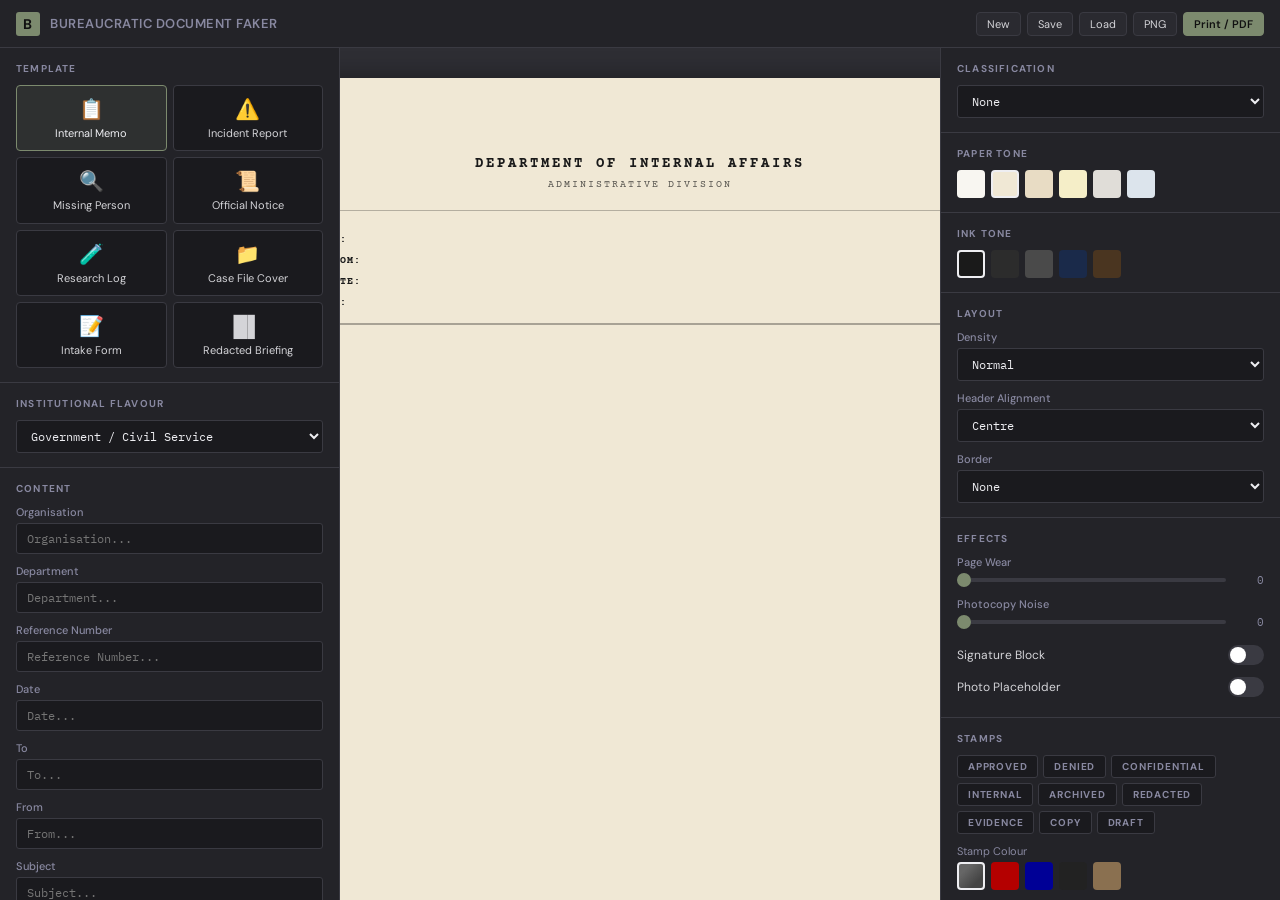
==== index.html @ cce93e92 "refactor: Phases 2-7 - Complete modular refactoring Implements complete module extraction:  Phase 2 " ====
<!DOCTYPE html>
<html lang="en">
<head>
  <meta charset="UTF-8">
  <meta name="viewport" content="width=device-width, initial-scale=1.0">
  <title>Bureaucratic Document Faker</title>
  <link rel="stylesheet" href="src/styles.css">
</head>
<body>

<div class="app" id="app">
  <!-- HEADER -->
  <header class="header">
    <div class="header-brand">
      <div class="icon">B</div>
      <span>Bureaucratic Document Faker</span>
    </div>
    <div class="header-actions">
      <button class="btn btn-sm" id="newBtn" onclick="alert('Use Load to open saved docs')">New</button>
      <button class="btn btn-sm" id="saveBtn">Save</button>
      <button class="btn btn-sm" id="loadBtn">Load</button>
      <button class="btn btn-sm" id="pngBtn">PNG</button>
      <button class="btn btn-sm btn-primary" id="printBtn">Print / PDF</button>
    </div>
  </header>

  <!-- LEFT PANEL: CONTENT -->
  <div class="panel" id="leftPanel">
    <!-- Template selection -->
    <div class="panel-section">
      <div class="panel-title">Template</div>
      <div class="template-grid" id="templateGrid"></div>
    </div>

    <!-- Flavour Pack -->
    <div class="panel-section">
      <div class="panel-title">Institutional Flavour</div>
      <div class="field">
        <select id="flavourSelect">
          <option value="government">Government / Civil Service</option>
          <option value="academic">Academic / University</option>
          <option value="research">Research Lab</option>
          <option value="police">Police / Investigative</option>
          <option value="medical">Medical / Administrative</option>
          <option value="corporate">Corporate Internal</option>
          <option value="occult">Occult Archive</option>
          <option value="retro">Retro Terminal Bureau</option>
        </select>
      </div>
    </div>

    <!-- Content fields -->
    <div class="panel-section">
      <div class="panel-title">Content</div>
      <div id="contentFields"></div>
    </div>

    <!-- Notes / Attachments -->
    <div class="panel-section">
      <div class="panel-title">Extras</div>
      <div class="field">
        <label>Notes</label>
        <textarea id="docNotes" rows="2" placeholder="Optional notes..."></textarea>
      </div>
      <div class="field">
        <label>Attachments List</label>
        <input type="text" id="docAttachments" placeholder="e.g. Exhibit A, Photo Set 12">
      </div>
      <div class="field">
        <label>Footer Left</label>
        <input type="text" id="footerLeft" placeholder="e.g. FORM 117-B REV. 2">
      </div>
      <div class="field">
        <label>Footer Right</label>
        <input type="text" id="footerRight" placeholder="e.g. Page 1 of 1">
      </div>
    </div>
  </div>

  <!-- CENTRE: PREVIEW -->
  <div class="preview-area" id="previewArea">
    <div class="preview-wrapper" id="previewWrapper">
      <div id="docPreview"></div>
    </div>
  </div>

  <!-- RIGHT PANEL: STYLE -->
  <div class="panel" id="rightPanel">
    <!-- Classification -->
    <div class="panel-section">
      <div class="panel-title">Classification</div>
      <div class="field">
        <select id="classificationSelect">
          <option value="none">None</option>
          <option value="unclassified">Unclassified</option>
          <option value="internal">Internal Use Only</option>
          <option value="confidential">Confidential</option>
          <option value="secret">Secret</option>
        </select>
      </div>
    </div>

    <!-- Paper & Ink -->
    <div class="panel-section">
      <div class="panel-title">Paper Tone</div>
      <div class="swatch-row" id="paperSwatches"></div>
    </div>
    <div class="panel-section">
      <div class="panel-title">Ink Tone</div>
      <div class="swatch-row" id="inkSwatches"></div>
    </div>

    <!-- Layout -->
    <div class="panel-section">
      <div class="panel-title">Layout</div>
      <div class="field">
        <label>Density</label>
        <select id="densitySelect">
          <option value="compact">Compact</option>
          <option value="normal" selected>Normal</option>
          <option value="spacious">Spacious</option>
        </select>
      </div>
      <div class="field">
        <label>Header Alignment</label>
        <select id="headerAlign">
          <option value="center" selected>Centre</option>
          <option value="left">Left</option>
        </select>
      </div>
      <div class="field">
        <label>Border</label>
        <select id="borderStyle">
          <option value="none">None</option>
          <option value="thin">Thin</option>
          <option value="double">Double</option>
          <option value="heavy">Heavy</option>
        </select>
      </div>
    </div>

    <!-- Effects -->
    <div class="panel-section">
      <div class="panel-title">Effects</div>
      <div class="field">
        <label>Page Wear</label>
        <div class="slider-row">
          <input type="range" id="pageWear" min="0" max="100" value="0">
          <span class="slider-val" id="pageWearVal">0</span>
        </div>
      </div>
      <div class="field">
        <label>Photocopy Noise</label>
        <div class="slider-row">
          <input type="range" id="photoNoise" min="0" max="100" value="0">
          <span class="slider-val" id="photoNoiseVal">0</span>
        </div>
      </div>
      <div class="toggle-row">
        <span>Signature Block</span>
        <div class="toggle" id="sigToggle"></div>
      </div>
      <div class="toggle-row">
        <span>Photo Placeholder</span>
        <div class="toggle" id="photoToggle"></div>
      </div>
    </div>

    <!-- Stamps -->
    <div class="panel-section">
      <div class="panel-title">Stamps</div>
      <div class="stamp-grid" id="stampGrid"></div>
      <div style="margin-top:10px">
        <label style="font-size:11px;color:var(--ui-text-dim);display:block;margin-bottom:4px">Stamp Colour</label>
        <div class="swatch-row" id="stampColorSwatches"></div>
      </div>
    </div>

    <!-- Redaction -->
    <div class="panel-section">
      <div class="panel-title">Redaction</div>
      <p style="font-size:11px;color:var(--ui-text-dim);margin-bottom:8px">
        Wrap text in [REDACTED] or [R]...[/R] in the body field to apply redaction bars.
      </p>
      <div class="toggle-row">
        <span>Show redaction markers</span>
        <div class="toggle active" id="redactionToggle"></div>
      </div>
    </div>

    <!-- Presets -->
    <div class="panel-section">
      <div class="panel-title">Presets</div>
      <div style="display:flex;gap:6px;flex-wrap:wrap">
        <button class="btn btn-sm" id="savePresetBtn">Save Preset</button>
        <button class="btn btn-sm" id="loadPresetBtn">Load Preset</button>
      </div>
    </div>
  </div>
</div>

<!-- MODALS -->
<div class="modal-backdrop hidden" id="saveModal">
  <div class="modal">
    <h3>Save Document</h3>
    <div id="saveList"></div>
    <div class="modal-actions">
      <button class="btn" id="closeSaveModal">Close</button>
    </div>
  </div>
</div>

<div class="modal-backdrop hidden" id="loadModal">
  <div class="modal">
    <h3>Saved Documents</h3>
    <div id="loadList"></div>
    <div class="modal-actions">
      <button class="btn" id="closeLoadModal">Close</button>
    </div>
  </div>
</div>

<div class="modal-backdrop hidden" id="presetModal">
  <div class="modal">
    <h3>Presets</h3>
    <div id="presetList"></div>
    <div class="modal-actions">
      <button class="btn" id="closePresetModal">Close</button>
    </div>
  </div>
</div>

<div class="toast" id="toast"></div>

<script type="module" src="src/main.js"></script>
</body>
</html>
---- src/styles.css ----
@import url('https://fonts.googleapis.com/css2?family=Courier+Prime:ital,wght@0,400;0,700;1,400&family=EB+Garamond:ital,wght@0,400;0,600;0,700;1,400&family=IBM+Plex+Mono:wght@300;400;500;700&family=Special+Elite&family=Cutive+Mono&family=Libre+Baskerville:ital,wght@0,400;0,700;1,400&family=Source+Serif+4:ital,wght@0,400;0,600;0,700;1,400&family=DM+Sans:wght@300;400;500;600;700&family=Space+Mono:wght@400;700&display=swap');

:root {
  --ui-bg: #1a1a1e;
  --ui-surface: #232328;
  --ui-surface-2: #2a2a30;
  --ui-border: #3a3a42;
  --ui-border-light: #44444e;
  --ui-text: #d4d4d8;
  --ui-text-dim: #8888a0;
  --ui-text-bright: #eeeef2;
  --ui-accent: #7c8a6e;
  --ui-accent-hover: #8f9e7f;
  --ui-danger: #a04040;
  --ui-warning: #b08840;
  --panel-width: 340px;
  --preview-min: 500px;
}

* { margin:0; padding:0; box-sizing:border-box; }

body {
  font-family: 'DM Sans', sans-serif;
  background: var(--ui-bg);
  color: var(--ui-text);
  height: 100vh;
  overflow: hidden;
}

/* ── APP LAYOUT ── */
.app {
  display: grid;
  grid-template-columns: var(--panel-width) 1fr var(--panel-width);
  grid-template-rows: 48px 1fr;
  height: 100vh;
}

/* ── HEADER ── */
.header {
  grid-column: 1 / -1;
  background: var(--ui-surface);
  border-bottom: 1px solid var(--ui-border);
  display: flex;
  align-items: center;
  justify-content: space-between;
  padding: 0 16px;
  z-index: 100;
}

.header-brand {
  display: flex;
  align-items: center;
  gap: 10px;
  font-weight: 600;
  font-size: 13px;
  letter-spacing: 0.5px;
  text-transform: uppercase;
  color: var(--ui-text-dim);
}

.header-brand .icon {
  width: 24px; height: 24px;
  background: var(--ui-accent);
  border-radius: 3px;
  display: flex; align-items: center; justify-content: center;
  color: #111;
  font-size: 14px;
  font-weight: 700;
}

.header-actions { display: flex; gap: 6px; }

/* ── BUTTONS ── */
.btn {
  padding: 6px 14px;
  border: 1px solid var(--ui-border);
  background: var(--ui-surface-2);
  color: var(--ui-text);
  border-radius: 4px;
  font-size: 12px;
  font-family: inherit;
  cursor: pointer;
  transition: all 0.15s;
  white-space: nowrap;
}
.btn:hover { background: var(--ui-border); color: var(--ui-text-bright); }
.btn-primary { background: var(--ui-accent); color: #111; border-color: var(--ui-accent); font-weight: 600; }
.btn-primary:hover { background: var(--ui-accent-hover); }
.btn-danger { border-color: var(--ui-danger); color: var(--ui-danger); }
.btn-danger:hover { background: var(--ui-danger); color: #fff; }
.btn-sm { padding: 4px 10px; font-size: 11px; }

/* ── PANELS ── */
.panel {
  background: var(--ui-surface);
  border-right: 1px solid var(--ui-border);
  overflow-y: auto;
  overflow-x: hidden;
  scrollbar-width: thin;
  scrollbar-color: var(--ui-border) transparent;
}
.panel:last-of-type { border-right: none; border-left: 1px solid var(--ui-border); }

.panel-section {
  padding: 14px 16px;
  border-bottom: 1px solid var(--ui-border);
}
.panel-section:last-child { border-bottom: none; }

.panel-title {
  font-size: 10px;
  font-weight: 700;
  text-transform: uppercase;
  letter-spacing: 1.2px;
  color: var(--ui-text-dim);
  margin-bottom: 10px;
}

/* ── FORM CONTROLS ── */
.field { margin-bottom: 10px; }
.field:last-child { margin-bottom: 0; }

.field label {
  display: block;
  font-size: 11px;
  font-weight: 500;
  color: var(--ui-text-dim);
  margin-bottom: 4px;
}

.field input, .field textarea, .field select {
  width: 100%;
  padding: 7px 10px;
  background: var(--ui-bg);
  border: 1px solid var(--ui-border);
  border-radius: 3px;
  color: var(--ui-text-bright);
  font-family: 'IBM Plex Mono', monospace;
  font-size: 12px;
  transition: border-color 0.15s;
}
.field input:focus, .field textarea:focus, .field select:focus {
  outline: none;
  border-color: var(--ui-accent);
}
.field textarea { resize: vertical; min-height: 60px; line-height: 1.5; }
.field select { cursor: pointer; }

.field-row {
  display: grid;
  grid-template-columns: 1fr 1fr;
  gap: 8px;
}

/* ── TOGGLE ── */
.toggle-row {
  display: flex;
  align-items: center;
  justify-content: space-between;
  padding: 6px 0;
}
.toggle-row span { font-size: 12px; }
.toggle {
  width: 36px; height: 20px;
  background: var(--ui-border);
  border-radius: 10px;
  position: relative;
  cursor: pointer;
  transition: background 0.2s;
  flex-shrink: 0;
}
.toggle.active { background: var(--ui-accent); }
.toggle::after {
  content: '';
  position: absolute;
  width: 16px; height: 16px;
  background: #fff;
  border-radius: 50%;
  top: 2px; left: 2px;
  transition: transform 0.2s;
}
.toggle.active::after { transform: translateX(16px); }

/* ── SLIDER ── */
.slider-row {
  display: flex;
  align-items: center;
  gap: 10px;
}
.slider-row input[type="range"] {
  flex: 1;
  -webkit-appearance: none;
  height: 4px;
  background: var(--ui-border);
  border-radius: 2px;
  border: none;
  padding: 0;
}
.slider-row input[type="range"]::-webkit-slider-thumb {
  -webkit-appearance: none;
  width: 14px; height: 14px;
  background: var(--ui-accent);
  border-radius: 50%;
  cursor: pointer;
}
.slider-row .slider-val {
  font-size: 11px;
  color: var(--ui-text-dim);
  min-width: 28px;
  text-align: right;
  font-family: 'IBM Plex Mono', monospace;
}

/* ── TEMPLATE GRID ── */
.template-grid {
  display: grid;
  grid-template-columns: 1fr 1fr;
  gap: 6px;
}
.template-card {
  padding: 10px 8px;
  background: var(--ui-bg);
  border: 1px solid var(--ui-border);
  border-radius: 4px;
  cursor: pointer;
  text-align: center;
  transition: all 0.15s;
  font-size: 11px;
  line-height: 1.3;
}
.template-card:hover { border-color: var(--ui-accent); color: var(--ui-text-bright); }
.template-card.active { border-color: var(--ui-accent); background: rgba(124,138,110,0.12); color: var(--ui-text-bright); }
.template-card .tc-icon { font-size: 20px; margin-bottom: 4px; }

/* ── STAMP CHIPS ── */
.stamp-grid {
  display: flex;
  flex-wrap: wrap;
  gap: 5px;
}
.stamp-chip {
  padding: 4px 10px;
  font-size: 10px;
  font-weight: 700;
  text-transform: uppercase;
  letter-spacing: 0.8px;
  border: 1px solid var(--ui-border);
  border-radius: 3px;
  cursor: pointer;
  background: var(--ui-bg);
  color: var(--ui-text-dim);
  transition: all 0.15s;
}
.stamp-chip:hover { border-color: var(--ui-accent); color: var(--ui-text-bright); }
.stamp-chip.active { background: rgba(124,138,110,0.15); border-color: var(--ui-accent); color: var(--ui-text-bright); }

/* ── COLOUR SWATCHES ── */
.swatch-row { display: flex; gap: 6px; flex-wrap: wrap; }
.swatch {
  width: 28px; height: 28px;
  border-radius: 4px;
  cursor: pointer;
  border: 2px solid transparent;
  transition: border-color 0.15s, transform 0.1s;
}
.swatch:hover { transform: scale(1.1); }
.swatch.active { border-color: var(--ui-text-bright); }

/* ── PREVIEW AREA ── */
.preview-area {
  background: #2e2e34;
  overflow: auto;
  display: flex;
  justify-content: center;
  padding: 30px;
  position: relative;
}

.preview-wrapper {
  width: 210mm;
  min-height: 297mm;
  position: relative;
  flex-shrink: 0;
  box-shadow: 0 4px 30px rgba(0,0,0,0.5);
  transform-origin: top center;
}

/* ── DOCUMENT STYLES ── */
.doc-page {
  width: 100%;
  min-height: 297mm;
  position: relative;
  padding: 20mm 22mm 18mm 22mm;
  overflow: hidden;
  font-family: 'Courier Prime', monospace;
  line-height: 1.5;
  color: #222;
}

/* Paper tones */
.paper-white { background: #f8f6f1; }
.paper-cream { background: #f0e8d5; }
.paper-aged { background: #e8dcc4; }
.paper-yellow { background: #f5eec8; }
.paper-grey { background: #e0ddd8; }
.paper-blue { background: #dce4ec; }

/* Ink tones */
.ink-black .doc-content { color: #1a1a1a; }
.ink-dark .doc-content { color: #2c2c2c; }
.ink-faded .doc-content { color: #4a4a4a; }
.ink-blue .doc-content { color: #1a2a4a; }
.ink-sepia .doc-content { color: #4a3520; }

/* Page wear overlay */
.page-wear {
  position: absolute;
  inset: 0;
  pointer-events: none;
  z-index: 5;
  mix-blend-mode: multiply;
  opacity: 0;
}

.page-wear.active {
  background:
    radial-gradient(ellipse at 15% 10%, rgba(120,100,70,0.15) 0%, transparent 50%),
    radial-gradient(ellipse at 85% 90%, rgba(100,80,60,0.2) 0%, transparent 40%),
    radial-gradient(ellipse at 50% 50%, transparent 40%, rgba(80,70,50,0.08) 100%);
}

/* Photocopy noise */
.photocopy-noise {
  position: absolute;
  inset: 0;
  pointer-events: none;
  z-index: 6;
  opacity: 0;
  background-image: url("data:image/svg+xml,%3Csvg viewBox='0 0 256 256' xmlns='http://www.w3.org/2000/svg'%3E%3Cfilter id='noise'%3E%3CfeTurbulence type='fractalNoise' baseFrequency='0.9' numOctaves='4' stitchTiles='stitch'/%3E%3C/filter%3E%3Crect width='100%25' height='100%25' filter='url(%23noise)' opacity='0.4'/%3E%3C/svg%3E");
  mix-blend-mode: multiply;
}

/* Document content layer */
.doc-content {
  position: relative;
  z-index: 2;
}

/* Classification banners */
.doc-classification {
  text-align: center;
  font-weight: 700;
  text-transform: uppercase;
  letter-spacing: 4px;
  font-size: 11px;
  padding: 4px 0;
  margin-bottom: 12px;
  border-top: 2px solid currentColor;
  border-bottom: 2px solid currentColor;
}

.cls-confidential { color: #8b0000; }
.cls-secret { color: #8b0000; }
.cls-internal { color: #444; }
.cls-unclassified { color: #555; }

/* Document header */
.doc-header {
  margin-bottom: 18px;
  padding-bottom: 12px;
  border-bottom: 1px solid rgba(0,0,0,0.25);
}
.doc-header.align-center { text-align: center; }
.doc-header.align-left { text-align: left; }

.doc-org-name {
  font-size: 14px;
  font-weight: 700;
  text-transform: uppercase;
  letter-spacing: 3px;
  margin-bottom: 2px;
}
.doc-dept {
  font-size: 10px;
  text-transform: uppercase;
  letter-spacing: 2px;
  opacity: 0.7;
  margin-bottom: 6px;
}
.doc-title {
  font-size: 16px;
  font-weight: 700;
  text-transform: uppercase;
  letter-spacing: 2px;
  margin-top: 8px;
}

/* Metadata grid */
.doc-meta {
  display: grid;
  grid-template-columns: auto 1fr;
  gap: 2px 16px;
  font-size: 11px;
  margin-bottom: 16px;
  padding: 8px 0;
  border-bottom: 1px solid rgba(0,0,0,0.15);
}
.doc-meta .meta-label {
  font-weight: 700;
  text-transform: uppercase;
  font-size: 10px;
  letter-spacing: 1px;
  opacity: 0.7;
  white-space: nowrap;
}
.doc-meta .meta-value {
  font-size: 12px;
}

/* Memo header style */
.memo-header {
  font-size: 12px;
  margin-bottom: 16px;
  padding-bottom: 10px;
  border-bottom: 2px solid rgba(0,0,0,0.3);
}
.memo-header .memo-row {
  display: grid;
  grid-template-columns: 70px 1fr;
  padding: 3px 0;
}
.memo-header .memo-label {
  font-weight: 700;
  text-transform: uppercase;
  font-size: 10px;
  letter-spacing: 1px;
}

/* Body text */
.doc-body {
  font-size: 12px;
  line-height: 1.7;
  margin-bottom: 20px;
  white-space: pre-wrap;
  word-wrap: break-word;
}

/* Footer */
.doc-footer {
  position: absolute;
  bottom: 14mm;
  left: 22mm;
  right: 22mm;
  font-size: 8px;
  opacity: 0.5;
  display: flex;
  justify-content: space-between;
  text-transform: uppercase;
  letter-spacing: 1px;
  border-top: 1px solid rgba(0,0,0,0.15);
  padding-top: 6px;
  z-index: 2;
}

/* Signature block */
.doc-signature {
  margin-top: 30px;
  padding-top: 10px;
}
.sig-line {
  width: 200px;
  border-top: 1px solid rgba(0,0,0,0.4);
  padding-top: 4px;
  font-size: 10px;
  text-transform: uppercase;
  letter-spacing: 1px;
  opacity: 0.6;
}

/* Photo placeholder */
.doc-photo {
  width: 120px;
  height: 150px;
  border: 2px solid rgba(0,0,0,0.3);
  display: flex;
  align-items: center;
  justify-content: center;
  font-size: 9px;
  text-transform: uppercase;
  letter-spacing: 1px;
  opacity: 0.4;
  margin: 10px 0;
  background: rgba(0,0,0,0.03);
}

/* Attachment box */
.doc-attachments {
  margin-top: 14px;
  padding: 8px 10px;
  border: 1px solid rgba(0,0,0,0.2);
  font-size: 10px;
}
.doc-attachments .att-title {
  font-weight: 700;
  text-transform: uppercase;
  font-size: 9px;
  letter-spacing: 1px;
  margin-bottom: 4px;
  opacity: 0.6;
}

/* ── STAMPS ── */
.stamp-overlay {
  position: absolute;
  z-index: 10;
  pointer-events: none;
  font-weight: 700;
  text-transform: uppercase;
  letter-spacing: 3px;
  padding: 8px 20px;
  border: 4px solid;
  border-radius: 4px;
  font-family: 'Special Elite', cursive;
}

.stamp-approved { color: rgba(0,100,0,0.55); border-color: rgba(0,100,0,0.55); top: 30%; right: 8%; transform: rotate(-12deg); font-size: 28px; }
.stamp-denied { color: rgba(180,0,0,0.55); border-color: rgba(180,0,0,0.55); top: 25%; right: 10%; transform: rotate(8deg); font-size: 28px; }
.stamp-confidential { color: rgba(180,0,0,0.45); border-color: rgba(180,0,0,0.45); top: 5%; left: 50%; transform: translateX(-50%) rotate(-2deg); font-size: 18px; letter-spacing: 6px; }
.stamp-internal { color: rgba(0,0,0,0.3); border-color: rgba(0,0,0,0.3); bottom: 20%; right: 5%; transform: rotate(-5deg); font-size: 14px; }
.stamp-archived { color: rgba(80,80,120,0.4); border-color: rgba(80,80,120,0.4); top: 40%; left: 10%; transform: rotate(15deg); font-size: 22px; }
.stamp-redacted { color: rgba(180,0,0,0.5); border-color: rgba(180,0,0,0.5); top: 35%; left: 50%; transform: translateX(-50%) rotate(-3deg); font-size: 24px; letter-spacing: 8px; }
.stamp-evidence { color: rgba(0,0,150,0.45); border-color: rgba(0,0,150,0.45); bottom: 25%; left: 8%; transform: rotate(-8deg); font-size: 18px; }
.stamp-copy { color: rgba(0,0,0,0.2); border-color: rgba(0,0,0,0.2); top: 50%; left: 50%; transform: translate(-50%,-50%) rotate(-35deg); font-size: 48px; letter-spacing: 12px; }
.stamp-draft { color: rgba(150,100,0,0.4); border-color: rgba(150,100,0,0.4); top: 20%; left: 15%; transform: rotate(12deg); font-size: 30px; }

/* Stamp colour overrides */
.stamp-color-red { color: rgba(180,0,0,0.5) !important; border-color: rgba(180,0,0,0.5) !important; }
.stamp-color-blue { color: rgba(0,0,150,0.5) !important; border-color: rgba(0,0,150,0.5) !important; }
.stamp-color-black { color: rgba(0,0,0,0.4) !important; border-color: rgba(0,0,0,0.4) !important; }
.stamp-color-faded { color: rgba(100,80,60,0.3) !important; border-color: rgba(100,80,60,0.3) !important; }

/* ── REDACTION ── */
.redacted-block {
  background: #111;
  color: transparent;
  padding: 0 4px;
  display: inline;
  user-select: none;
  position: relative;
}

/* ── FLAVOUR-SPECIFIC TYPOGRAPHY ── */
.flavour-government .doc-content { font-family: 'Courier Prime', monospace; }
.flavour-academic .doc-content { font-family: 'EB Garamond', serif; }
.flavour-academic .doc-body { font-size: 13px; line-height: 1.8; }
.flavour-research .doc-content { font-family: 'IBM Plex Mono', monospace; }
.flavour-police .doc-content { font-family: 'Courier Prime', monospace; }
.flavour-medical .doc-content { font-family: 'Source Serif 4', serif; }
.flavour-corporate .doc-content { font-family: 'Libre Baskerville', serif; }
.flavour-occult .doc-content { font-family: 'EB Garamond', serif; font-style: italic; }
.flavour-retro .doc-content { font-family: 'Cutive Mono', monospace; letter-spacing: 0.5px; }
.flavour-retro .doc-page { background: #1a1a18 !important; color: #33ff33 !important; }
.flavour-retro .doc-content { color: #33ff33 !important; }
.flavour-retro .doc-classification { color: #33ff33; border-color: #33ff33; }
.flavour-retro .doc-header { border-color: rgba(51,255,51,0.3); }
.flavour-retro .doc-meta { border-color: rgba(51,255,51,0.2); }
.flavour-retro .doc-footer { border-color: rgba(51,255,51,0.2); color: #33ff33; }

/* Bulletin / poster layout */
.layout-bulletin .doc-page { padding: 15mm 18mm; }
.layout-bulletin .doc-title { font-size: 24px; text-align: center; margin-bottom: 10px; }
.layout-bulletin .doc-body { text-align: center; }

/* Dense layout */
.density-compact .doc-body { font-size: 11px; line-height: 1.4; }
.density-compact .doc-meta { font-size: 10px; }
.density-normal .doc-body { font-size: 12px; line-height: 1.7; }
.density-spacious .doc-body { font-size: 13px; line-height: 1.9; }
.density-spacious .doc-page { padding: 25mm; }

/* Border styles */
.border-none .doc-page {}
.border-thin .doc-page { border: 1px solid rgba(0,0,0,0.2); }
.border-double .doc-page { border: 3px double rgba(0,0,0,0.25); }
.border-heavy .doc-page { border: 2px solid rgba(0,0,0,0.35); }

/* ── RESPONSIVE SCALING ── */
@media (max-width: 1200px) {
  .app { grid-template-columns: 280px 1fr 280px; }
}

/* ── EXPORT HELPERS ── */
@media print {
  .app { display: block !important; }
  .panel, .header { display: none !important; }
  .preview-area { padding: 0 !important; background: none !important; overflow: visible !important; }
  .preview-wrapper { box-shadow: none !important; margin: 0 !important; }
}

/* ── PRESET/SAVE MODAL ── */
.modal-backdrop {
  position: fixed;
  inset: 0;
  background: rgba(0,0,0,0.6);
  z-index: 200;
  display: flex;
  align-items: center;
  justify-content: center;
}
.modal-backdrop.hidden { display: none; }

.modal {
  background: var(--ui-surface);
  border: 1px solid var(--ui-border);
  border-radius: 8px;
  padding: 24px;
  min-width: 380px;
  max-width: 500px;
  max-height: 80vh;
  overflow-y: auto;
}
.modal h3 {
  font-size: 14px;
  font-weight: 600;
  margin-bottom: 16px;
  color: var(--ui-text-bright);
}
.modal-actions {
  display: flex;
  gap: 8px;
  justify-content: flex-end;
  margin-top: 16px;
}

.save-item {
  display: flex;
  align-items: center;
  justify-content: space-between;
  padding: 8px 10px;
  background: var(--ui-bg);
  border: 1px solid var(--ui-border);
  border-radius: 4px;
  margin-bottom: 6px;
  cursor: pointer;
  transition: border-color 0.15s;
}
.save-item:hover { border-color: var(--ui-accent); }
.save-item .si-name { font-size: 12px; font-weight: 500; }
.save-item .si-meta { font-size: 10px; color: var(--ui-text-dim); }
.save-item .si-actions { display: flex; gap: 4px; }

/* ── NOTIFICATION ── */
.toast {
  position: fixed;
  bottom: 20px;
  left: 50%;
  transform: translateX(-50%) translateY(60px);
  background: var(--ui-accent);
  color: #111;
  padding: 8px 20px;
  border-radius: 4px;
  font-size: 12px;
  font-weight: 600;
  z-index: 300;
  opacity: 0;
  transition: all 0.3s ease;
  pointer-events: none;
}
.toast.show { opacity: 1; transform: translateX(-50%) translateY(0); }
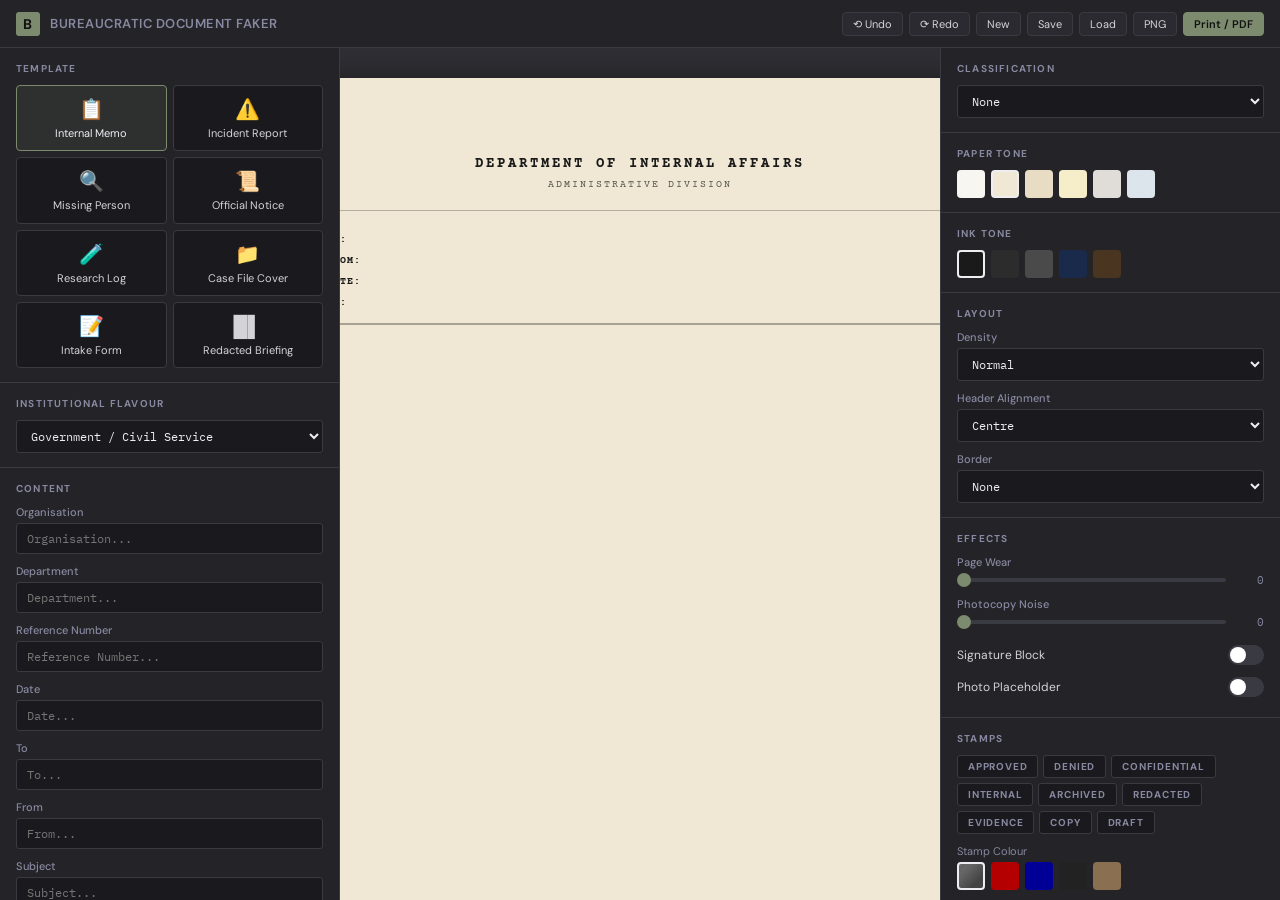
==== commit e3f14dc2: "Implement Undo/Redo Stack functionality (Priority 1) - Create UndoRedoManager class in src/undoredo." ====
--- a/index.html
+++ b/index.html
@@ -16,6 +16,8 @@
       <span>Bureaucratic Document Faker</span>
     </div>
     <div class="header-actions">
+      <button class="btn btn-sm" id="undoBtn" title="Undo (Ctrl+Z)" disabled>⟲ Undo</button>
+      <button class="btn btn-sm" id="redoBtn" title="Redo (Ctrl+Y)" disabled>⟳ Redo</button>
       <button class="btn btn-sm" id="newBtn" onclick="alert('Use Load to open saved docs')">New</button>
       <button class="btn btn-sm" id="saveBtn">Save</button>
       <button class="btn btn-sm" id="loadBtn">Load</button>
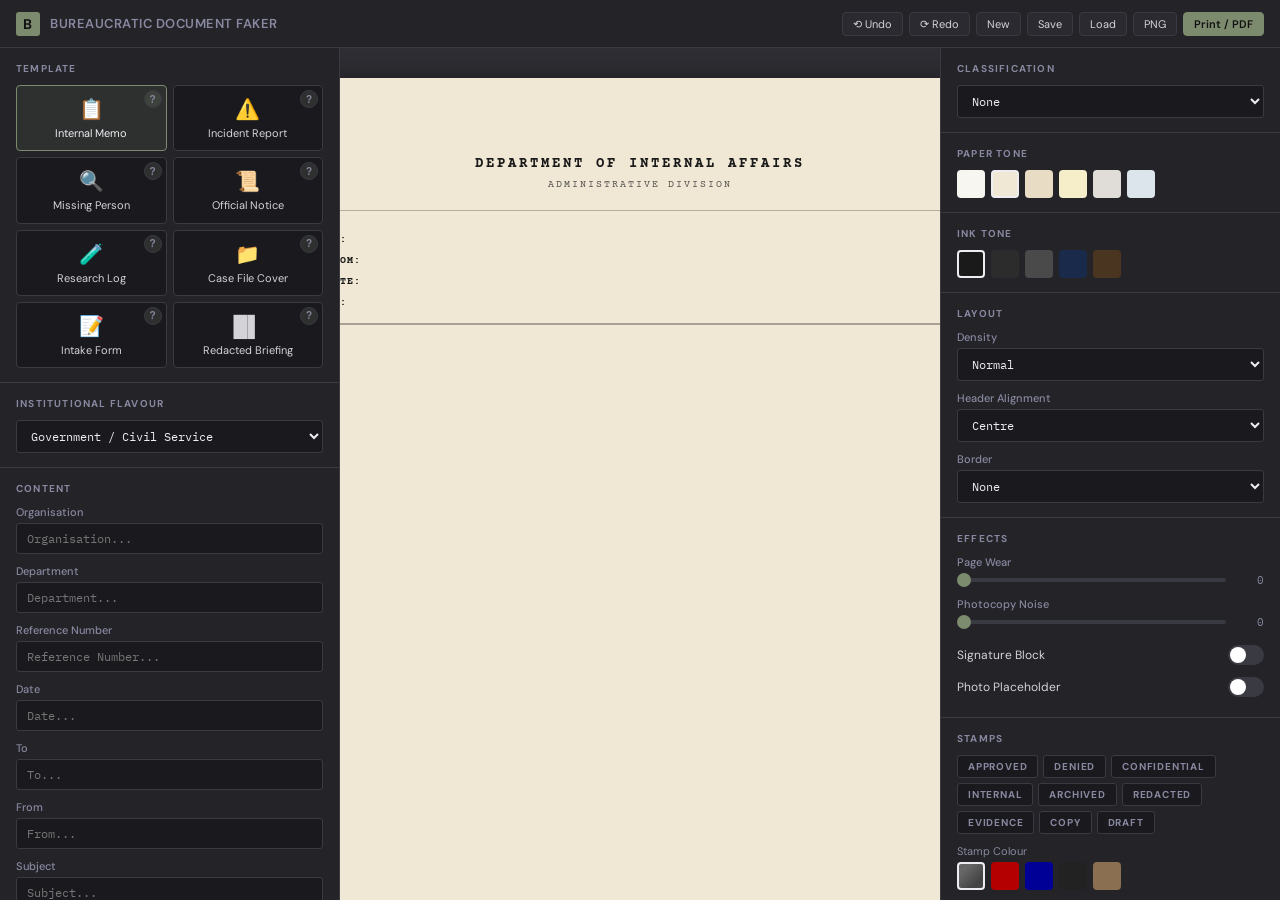
==== commit 85ccb05f: "Implement Priority 2: Quick Template Library with Descriptions Add hover tooltips and help modals to" ====
--- a/index.html
+++ b/index.html
@@ -232,6 +232,16 @@
   </div>
 </div>
 
+<div class="modal-backdrop hidden" id="templateHelpModal">
+  <div class="modal">
+    <h3 id="templateHelpTitle">Template Help</h3>
+    <div id="templateHelpContent"></div>
+    <div class="modal-actions">
+      <button class="btn" id="closeTemplateHelpModal">Close</button>
+    </div>
+  </div>
+</div>
+
 <div class="toast" id="toast"></div>
 
 <script type="module" src="src/main.js"></script>
--- a/src/styles.css
+++ b/src/styles.css
@@ -231,6 +231,53 @@
 .template-card:hover { border-color: var(--ui-accent); color: var(--ui-text-bright); }
 .template-card.active { border-color: var(--ui-accent); background: rgba(124,138,110,0.12); color: var(--ui-text-bright); }
 .template-card .tc-icon { font-size: 20px; margin-bottom: 4px; }
+.template-card { position: relative; }
+.template-card .tc-name { display: block; }
+.template-help-btn {
+  position: absolute;
+  top: 4px;
+  right: 4px;
+  width: 18px;
+  height: 18px;
+  padding: 0;
+  background: rgba(124,138,110,0.2);
+  border: 1px solid var(--ui-border);
+  border-radius: 50%;
+  color: var(--ui-text-dim);
+  font-size: 10px;
+  font-weight: 700;
+  cursor: help;
+  transition: all 0.15s;
+  display: flex;
+  align-items: center;
+  justify-content: center;
+}
+.template-help-btn:hover {
+  background: rgba(124,138,110,0.4);
+  color: var(--ui-text-bright);
+  border-color: var(--ui-accent);
+}
+
+/* ── TEMPLATE HELP MODAL ── */
+.help-section {
+  display: flex;
+  flex-direction: column;
+  gap: 12px;
+  margin-bottom: 16px;
+}
+.help-description, .help-use-cases, .help-tip {
+  font-size: 12px;
+  line-height: 1.5;
+}
+.help-use-cases ul {
+  margin: 6px 0 0 20px;
+  padding: 0;
+  list-style: disc;
+}
+.help-use-cases li {
+  margin-bottom: 4px;
+  color: var(--ui-text);
+}
 
 /* ── STAMP CHIPS ── */
 .stamp-grid {
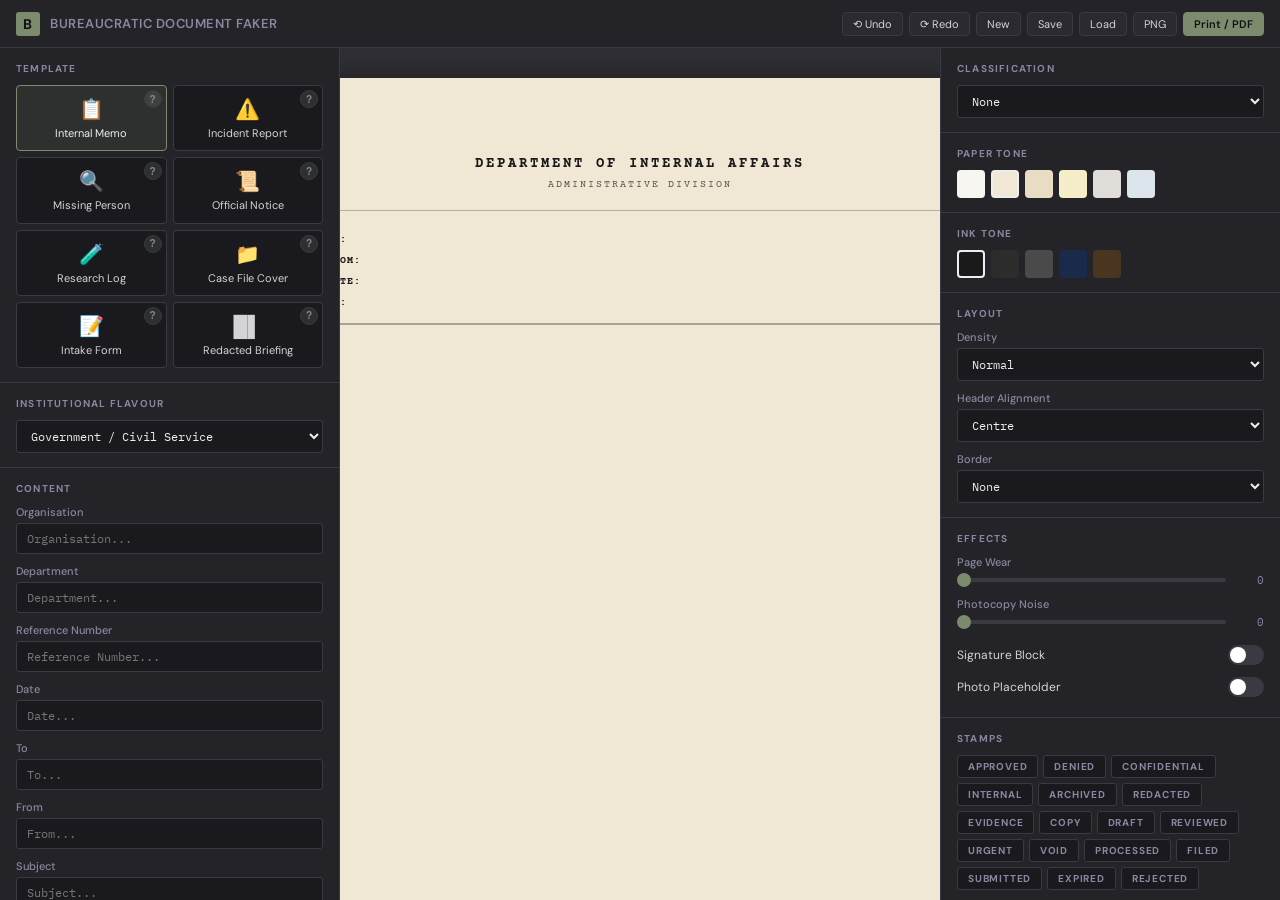
==== commit da62e140: "Implement Priority 5-7: Stamp System Expansion with custom colour picker and field customization Fea" ====
--- a/index.html
+++ b/index.html
@@ -176,6 +176,13 @@
         <label style="font-size:11px;color:var(--ui-text-dim);display:block;margin-bottom:4px">Stamp Colour</label>
         <div class="swatch-row" id="stampColorSwatches"></div>
       </div>
+      <!-- Priority 6: Custom Stamp Colour Picker -->
+      <div id="customStampColorContainer" style="margin-top:10px"></div>
+    </div>
+
+    <!-- Priority 7: Field Customization Panel -->
+    <div class="panel-section" id="fieldCustomizationSection" style="display:none">
+      <div id="fieldCustomizationContainer"></div>
     </div>
 
     <!-- Redaction -->
@@ -223,11 +230,43 @@
 </div>
 
 <div class="modal-backdrop hidden" id="presetModal">
-  <div class="modal">
-    <h3>Presets</h3>
+  <div class="modal modal-large">
+    <h3>Presets - Advanced Search & Apply</h3>
+    <!-- Search & Filter Controls -->
+    <div class="preset-controls">
+      <div class="field">
+        <input type="text" id="presetSearch" placeholder="Search presets by name, description, or tags...">
+      </div>
+      <div class="preset-filters">
+        <div class="filter-group">
+          <label>Sort:</label>
+          <select id="presetSort">
+            <option value="alphabetical">Alphabetical</option>
+            <option value="recent">Recently Used</option>
+            <option value="frequency">Most Used</option>
+          </select>
+        </div>
+        <div class="filter-group" id="tagFilters"></div>
+      </div>
+    </div>
     <div id="presetList"></div>
     <div class="modal-actions">
       <button class="btn" id="closePresetModal">Close</button>
+    </div>
+  </div>
+</div>
+
+<!-- Preset Override Modal -->
+<div class="modal-backdrop hidden" id="presetOverrideModal">
+  <div class="modal">
+    <h3>Apply Preset - Select Fields to Override</h3>
+    <div class="override-explanation">
+      <p>Checked fields will be updated. Unchecked fields will keep their current values.</p>
+    </div>
+    <div id="overrideFieldsList" class="override-fields"></div>
+    <div class="modal-actions">
+      <button class="btn btn-primary" id="applyPresetOverride">Apply Preset</button>
+      <button class="btn" id="cancelPresetOverride">Cancel</button>
     </div>
   </div>
 </div>
--- a/src/styles.css
+++ b/src/styles.css
@@ -146,6 +146,21 @@
 .field textarea { resize: vertical; min-height: 60px; line-height: 1.5; }
 .field select { cursor: pointer; }
 
+/* ── FIELD VALIDATION (Gap 2) ── */
+.field.has-error input,
+.field.has-error textarea {
+  border-color: #d9534f;
+  background-color: #f9ede8;
+}
+
+.field-error {
+  display: none;
+  color: #d9534f;
+  font-size: 11px;
+  margin-top: 4px;
+  font-weight: 500;
+}
+
 .field-row {
   display: grid;
   grid-template-columns: 1fr 1fr;
@@ -313,6 +328,65 @@
 .swatch:hover { transform: scale(1.1); }
 .swatch.active { border-color: var(--ui-text-bright); }
 
+/* ── CUSTOM COLOUR PICKER (Priority 6) ── */
+.color-picker-wrapper {
+  display: flex;
+  gap: 8px;
+  align-items: center;
+  margin-top: 8px;
+}
+.color-input {
+  width: 50px;
+  height: 36px;
+  border: 1px solid var(--ui-border);
+  border-radius: 4px;
+  cursor: pointer;
+}
+.color-input:hover { border-color: var(--ui-accent); }
+.btn-small {
+  padding: 6px 12px;
+  background: #444;
+  border: 1px solid var(--ui-border);
+  color: var(--ui-text);
+  border-radius: 4px;
+  cursor: pointer;
+  font-size: 12px;
+  transition: background 0.15s;
+}
+.btn-small:hover { background: #555; border-color: var(--ui-accent); }
+
+/* ── FIELD CUSTOMIZATION (Priority 7) ── */
+.field-customization-panel {
+  margin-top: 12px;
+  padding: 12px;
+  background: rgba(0,0,0,0.2);
+  border-radius: 4px;
+}
+.field-toggles {
+  display: flex;
+  flex-direction: column;
+  gap: 8px;
+  margin-top: 8px;
+}
+.field-toggle {
+  display: flex;
+  align-items: center;
+  gap: 8px;
+  cursor: pointer;
+  font-size: 12px;
+  color: var(--ui-text-muted);
+  transition: color 0.15s;
+}
+.field-toggle:hover { color: var(--ui-text); }
+.field-toggle input[type="checkbox"] {
+  cursor: pointer;
+  width: 16px;
+  height: 16px;
+}
+.field-toggle span {
+  user-select: none;
+}
+
 /* ── PREVIEW AREA ── */
 .preview-area {
   background: #2e2e34;
@@ -579,6 +653,14 @@
 .stamp-evidence { color: rgba(0,0,150,0.45); border-color: rgba(0,0,150,0.45); bottom: 25%; left: 8%; transform: rotate(-8deg); font-size: 18px; }
 .stamp-copy { color: rgba(0,0,0,0.2); border-color: rgba(0,0,0,0.2); top: 50%; left: 50%; transform: translate(-50%,-50%) rotate(-35deg); font-size: 48px; letter-spacing: 12px; }
 .stamp-draft { color: rgba(150,100,0,0.4); border-color: rgba(150,100,0,0.4); top: 20%; left: 15%; transform: rotate(12deg); font-size: 30px; }
+.stamp-reviewed { color: rgba(0,120,0,0.5); border-color: rgba(0,120,0,0.5); bottom: 30%; right: 15%; transform: rotate(-10deg); font-size: 26px; }
+.stamp-urgent { color: rgba(220,0,0,0.6); border-color: rgba(220,0,0,0.6); top: 15%; left: 20%; transform: rotate(20deg); font-size: 32px; font-weight: bold; }
+.stamp-void { color: rgba(150,0,0,0.5); border-color: rgba(150,0,0,0.5); top: 35%; right: 20%; transform: rotate(-15deg); font-size: 24px; }
+.stamp-processed { color: rgba(0,100,150,0.5); border-color: rgba(0,100,150,0.5); bottom: 15%; right: 25%; transform: rotate(8deg); font-size: 20px; }
+.stamp-filed { color: rgba(100,100,100,0.45); border-color: rgba(100,100,100,0.45); top: 60%; left: 30%; transform: rotate(-12deg); font-size: 22px; }
+.stamp-submitted { color: rgba(0,80,150,0.5); border-color: rgba(0,80,150,0.5); bottom: 40%; left: 15%; transform: rotate(5deg); font-size: 20px; }
+.stamp-expired { color: rgba(180,120,0,0.5); border-color: rgba(180,120,0,0.5); top: 50%; right: 10%; transform: rotate(-25deg); font-size: 28px; }
+.stamp-rejected { color: rgba(200,0,0,0.55); border-color: rgba(200,0,0,0.55); bottom: 35%; right: 5%; transform: rotate(12deg); font-size: 24px; }
 
 /* Stamp colour overrides */
 .stamp-color-red { color: rgba(180,0,0,0.5) !important; border-color: rgba(180,0,0,0.5) !important; }
@@ -696,6 +778,160 @@
 .save-item .si-meta { font-size: 10px; color: var(--ui-text-dim); }
 .save-item .si-actions { display: flex; gap: 4px; }
 
+/* ── PRESETS (Gap 8: Advanced Preset System) ── */
+.modal-large {
+  max-width: 600px;
+  width: 90vw;
+  max-height: 90vh;
+}
+
+.preset-controls {
+  margin-bottom: 16px;
+  padding: 12px;
+  background: var(--ui-bg);
+  border: 1px solid var(--ui-border);
+  border-radius: 4px;
+}
+
+.preset-controls .field { margin-bottom: 12px; }
+.preset-controls .field:last-child { margin-bottom: 0; }
+
+.preset-controls input[type="text"] {
+  width: 100%;
+  padding: 8px 10px;
+  font-size: 12px;
+  border: 1px solid var(--ui-border);
+  border-radius: 4px;
+  background: var(--ui-bg);
+  color: var(--ui-text);
+}
+
+.preset-filters {
+  display: flex;
+  gap: 12px;
+  flex-wrap: wrap;
+  align-items: center;
+}
+
+.filter-group {
+  display: flex;
+  gap: 8px;
+  align-items: center;
+  font-size: 11px;
+}
+
+.filter-group label { font-weight: 500; color: var(--ui-text-dim); }
+.filter-group select {
+  padding: 4px 8px;
+  font-size: 11px;
+  border: 1px solid var(--ui-border);
+  border-radius: 3px;
+  background: var(--ui-bg);
+  color: var(--ui-text);
+}
+
+.tag-filter-button {
+  padding: 4px 10px;
+  font-size: 11px;
+  border: 1px solid var(--ui-border);
+  border-radius: 12px;
+  background: var(--ui-bg);
+  color: var(--ui-text);
+  cursor: pointer;
+  transition: all 0.15s;
+}
+
+.tag-filter-button:hover,
+.tag-filter-button.active {
+  border-color: var(--ui-accent);
+  background: var(--ui-accent);
+  color: #111;
+  font-weight: 600;
+}
+
+.preset-grid {
+  display: grid;
+  grid-template-columns: repeat(auto-fill, minmax(260px, 1fr));
+  gap: 12px;
+  max-height: 400px;
+  overflow-y: auto;
+  padding: 4px;
+}
+
+.preset-card {
+  border: 1px solid var(--ui-border);
+  border-radius: 6px;
+  background: var(--ui-bg);
+  padding: 12px;
+  transition: border-color 0.15s;
+}
+
+.preset-card:hover { border-color: var(--ui-accent); }
+
+.preset-card-header { margin-bottom: 10px; }
+.preset-name { font-size: 12px; font-weight: 600; color: var(--ui-text-bright); margin-bottom: 4px; }
+.preset-desc { font-size: 11px; color: var(--ui-text-dim); line-height: 1.3; }
+
+.preset-meta {
+  margin-bottom: 10px;
+  padding: 8px;
+  background: var(--ui-bg-lighter);
+  border-radius: 3px;
+  font-size: 10px;
+}
+
+.meta-row { color: var(--ui-text-dim); margin-bottom: 3px; line-height: 1.2; }
+.meta-row:last-child { margin-bottom: 0; }
+.meta-label { font-weight: 500; color: var(--ui-text); }
+
+.preset-actions {
+  display: flex;
+  gap: 4px;
+}
+
+.preset-actions .btn-sm {
+  flex: 1;
+  font-size: 10px;
+  padding: 4px 6px;
+}
+
+.override-explanation {
+  margin-bottom: 16px;
+  padding: 12px;
+  background: var(--ui-bg);
+  border: 1px solid var(--ui-border);
+  border-radius: 4px;
+  font-size: 11px;
+  color: var(--ui-text-dim);
+}
+
+.override-fields {
+  max-height: 300px;
+  overflow-y: auto;
+  margin-bottom: 16px;
+  padding: 12px;
+  background: var(--ui-bg);
+  border: 1px solid var(--ui-border);
+  border-radius: 4px;
+}
+
+.override-checkboxes { display: flex; flex-direction: column; gap: 8px; }
+
+.checkbox-label {
+  display: flex;
+  align-items: flex-start;
+  gap: 8px;
+  font-size: 11px;
+  cursor: pointer;
+  padding: 6px;
+  border-radius: 3px;
+  transition: background 0.15s;
+}
+
+.checkbox-label:hover { background: var(--ui-bg-lighter); }
+.checkbox-label input[type="checkbox"] { margin-top: 2px; cursor: pointer; }
+.checkbox-label span { flex: 1; color: var(--ui-text); line-height: 1.4; }
+
 /* ── NOTIFICATION ── */
 .toast {
   position: fixed;
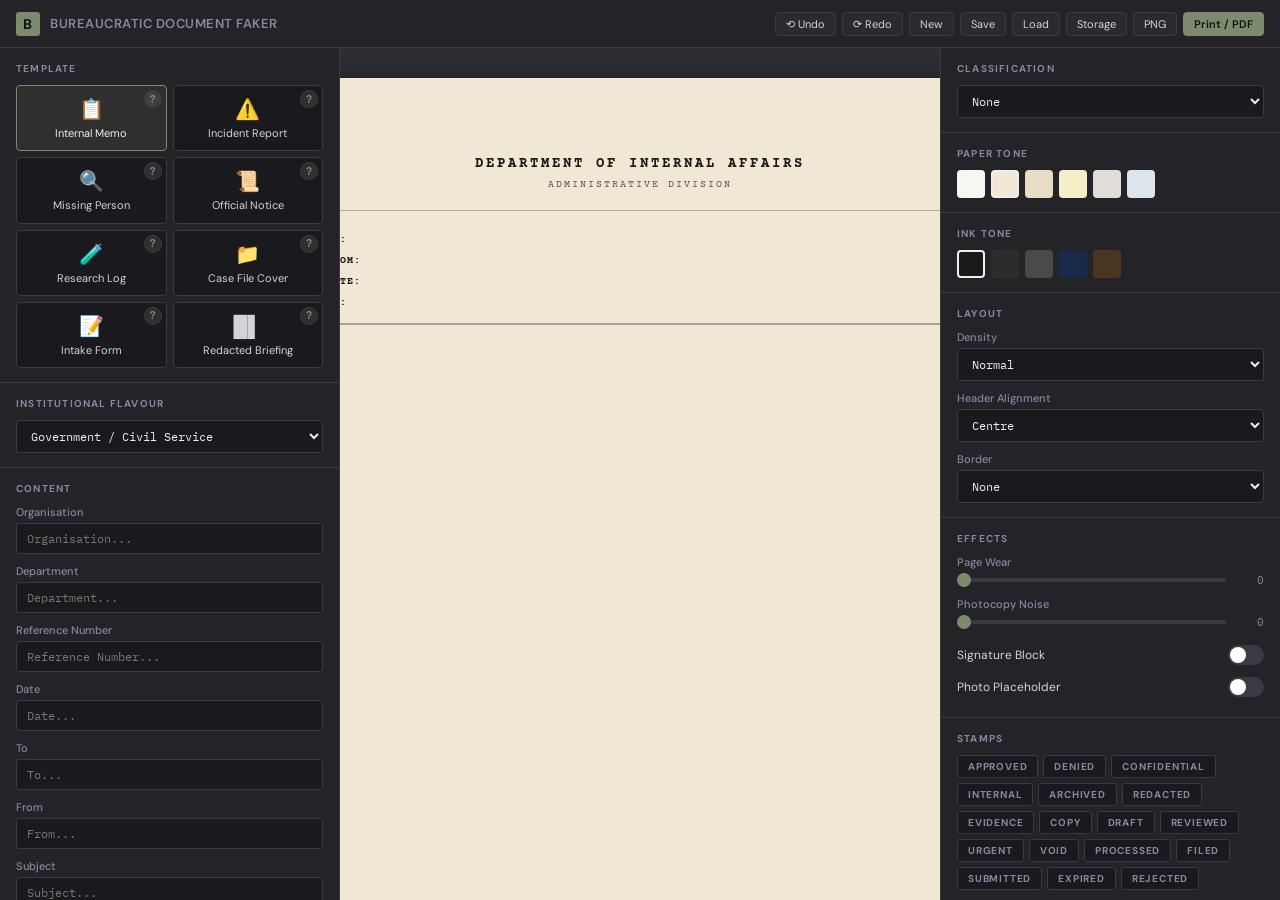
==== commit fd0546ca: "feat(storage): implement quota management and storage cleanup tools (Gap 1) This implementation addr" ====
--- a/index.html
+++ b/index.html
@@ -21,6 +21,7 @@
       <button class="btn btn-sm" id="newBtn" onclick="alert('Use Load to open saved docs')">New</button>
       <button class="btn btn-sm" id="saveBtn">Save</button>
       <button class="btn btn-sm" id="loadBtn">Load</button>
+      <button class="btn btn-sm" id="storageManagerBtn" title="View and manage stored documents and presets">Storage</button>
       <button class="btn btn-sm" id="pngBtn">PNG</button>
       <button class="btn btn-sm btn-primary" id="printBtn">Print / PDF</button>
     </div>
@@ -281,6 +282,17 @@
   </div>
 </div>
 
+<!-- Storage Manager Modal -->
+<div class="modal-backdrop hidden" id="storageManagerModalBackdrop">
+  <div class="modal modal-large">
+    <h3>Storage Manager</h3>
+    <div id="storageManagerList"></div>
+    <div class="modal-actions">
+      <button class="btn" id="closeStorageManagerModal">Close</button>
+    </div>
+  </div>
+</div>
+
 <div class="toast" id="toast"></div>
 
 <script type="module" src="src/main.js"></script>
--- a/src/styles.css
+++ b/src/styles.css
@@ -950,3 +950,102 @@
   pointer-events: none;
 }
 .toast.show { opacity: 1; transform: translateX(-50%) translateY(0); }
+
+/* ── STORAGE MANAGER (Gap 1: Storage Quota Management) ── */
+.storage-quota-container {
+  background: var(--ui-bg);
+  border: 1px solid var(--ui-border);
+  border-radius: 4px;
+  padding: 12px;
+  margin-bottom: 16px;
+}
+
+.quota-header {
+  display: flex;
+  justify-content: space-between;
+  align-items: center;
+  margin-bottom: 8px;
+}
+
+.quota-header h3 {
+  font-size: 12px;
+  margin: 0;
+}
+
+.quota-text {
+  font-size: 11px;
+  color: var(--ui-text-dim);
+}
+
+.quota-bar-container {
+  position: relative;
+  margin-bottom: 8px;
+}
+
+.quota-bar {
+  width: 100%;
+  height: 6px;
+  background: var(--ui-bg);
+  border: 1px solid var(--ui-border);
+  border-radius: 3px;
+  overflow: hidden;
+}
+
+.quota-fill {
+  height: 100%;
+  transition: width 0.3s ease;
+}
+
+.quota-percentage {
+  font-size: 10px;
+  color: var(--ui-text-dim);
+  text-align: right;
+}
+
+.quota-warning {
+  font-size: 11px;
+  color: #ff9800;
+  padding: 4px 0;
+  font-weight: 500;
+}
+
+.storage-section {
+  margin-bottom: 16px;
+}
+
+.storage-section h4 {
+  font-size: 12px;
+  font-weight: 600;
+  margin-bottom: 8px;
+  color: var(--ui-text-bright);
+}
+
+.storage-item {
+  display: flex;
+  align-items: center;
+  justify-content: space-between;
+  padding: 8px 10px;
+  background: var(--ui-bg);
+  border: 1px solid var(--ui-border);
+  border-radius: 4px;
+  margin-bottom: 6px;
+}
+
+.storage-item-info {
+  flex: 1;
+  min-width: 0;
+}
+
+.storage-item-name {
+  font-size: 12px;
+  font-weight: 500;
+  color: var(--ui-text-bright);
+  overflow: hidden;
+  text-overflow: ellipsis;
+  white-space: nowrap;
+}
+
+.storage-item-meta {
+  font-size: 10px;
+  color: var(--ui-text-dim);
+}
